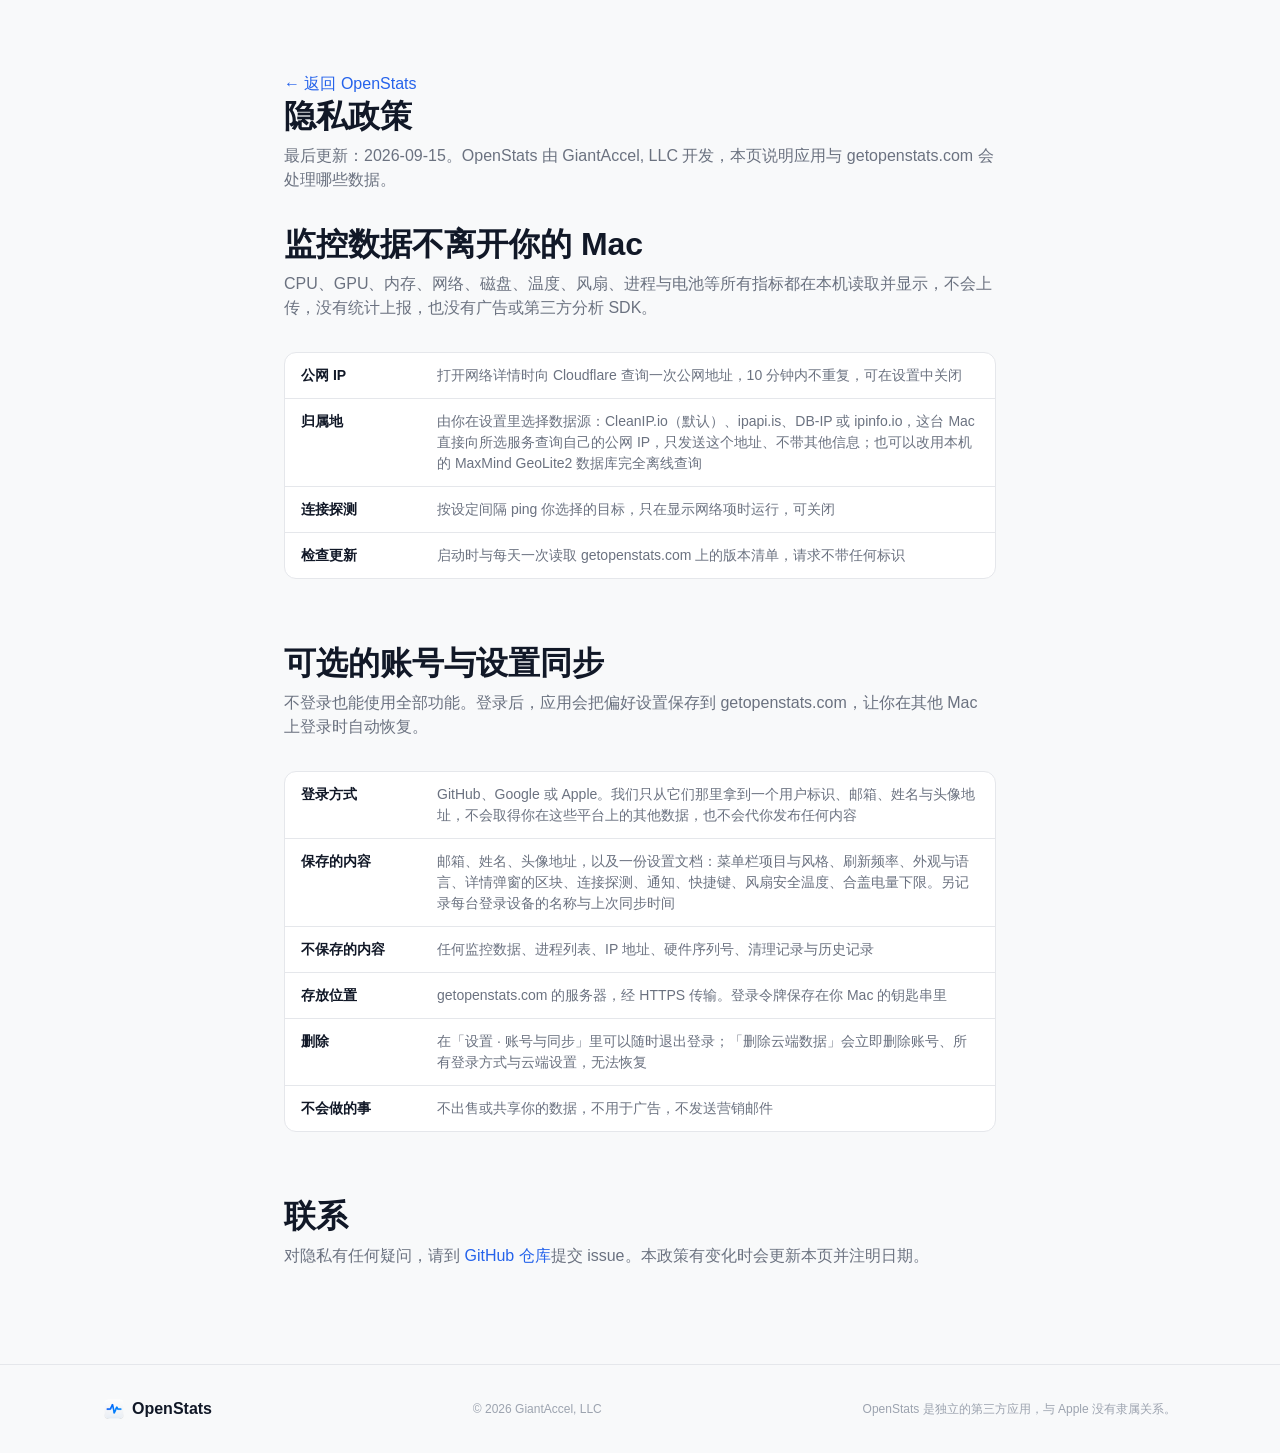
==== web/privacy.html @ 480a7b55 "服务器与官网：自托管的账号同步服务、GeoLite2 下载配置脚本、隐私页 - server/sync：Go 写的同步服务（GitHub / Google / Apple 登录、PKCE、设置文档存 " ====
<!doctype html>
<html lang="zh-CN">
<head>
<meta charset="utf-8">
<meta name="viewport" content="width=device-width, initial-scale=1">
<title>隐私政策 — OpenStats</title>
<meta name="description" content="OpenStats 的隐私政策：监控数据不离开你的 Mac；可选的账号只用来同步偏好设置。">
<meta name="theme-color" content="#ffffff" media="(prefers-color-scheme: light)">
<meta name="theme-color" content="#0b0b0d" media="(prefers-color-scheme: dark)">
<link rel="canonical" href="https://getopenstats.com/privacy.html">
<link rel="icon" href="assets/favicon.ico" sizes="48x48">
<script>
  try {
    const saved = localStorage.getItem("os-theme");
    document.documentElement.dataset.theme = saved || (matchMedia("(prefers-color-scheme: dark)").matches ? "dark" : "light");
  } catch { document.documentElement.dataset.theme = "light"; }
</script>
<link rel="stylesheet" href="styles.css">
</head>
<body>

<main>
  <section class="band" id="privacy">
    <div class="shell narrow">
      <div class="section-head">
        <p><a href="./">← 返回 OpenStats</a></p>
        <h2>隐私政策</h2>
        <p>最后更新：2026-09-15。OpenStats 由 GiantAccel, LLC 开发，本页说明应用与 getopenstats.com 会处理哪些数据。</p>
      </div>

      <div class="section-head">
        <h2>监控数据不离开你的 Mac</h2>
        <p>CPU、GPU、内存、网络、磁盘、温度、风扇、进程与电池等所有指标都在本机读取并显示，不会上传，没有统计上报，也没有广告或第三方分析 SDK。</p>
      </div>
      <ul class="fact-list">
        <li><b>公网 IP</b><span>打开网络详情时向 Cloudflare 查询一次公网地址，10 分钟内不重复，可在设置中关闭</span></li>
        <li><b>归属地</b><span>由你在设置里选择数据源：CleanIP.io（默认）、ipapi.is、DB-IP 或 ipinfo.io，这台 Mac 直接向所选服务查询自己的公网 IP，只发送这个地址、不带其他信息；也可以改用本机的 MaxMind GeoLite2 数据库完全离线查询</span></li>
        <li><b>连接探测</b><span>按设定间隔 ping 你选择的目标，只在显示网络项时运行，可关闭</span></li>
        <li><b>检查更新</b><span>启动时与每天一次读取 getopenstats.com 上的版本清单，请求不带任何标识</span></li>
      </ul>

      <div class="section-head" style="margin-top: var(--space-16)">
        <h2>可选的账号与设置同步</h2>
        <p>不登录也能使用全部功能。登录后，应用会把偏好设置保存到 getopenstats.com，让你在其他 Mac 上登录时自动恢复。</p>
      </div>
      <ul class="fact-list">
        <li><b>登录方式</b><span>GitHub、Google 或 Apple。我们只从它们那里拿到一个用户标识、邮箱、姓名与头像地址，不会取得你在这些平台上的其他数据，也不会代你发布任何内容</span></li>
        <li><b>保存的内容</b><span>邮箱、姓名、头像地址，以及一份设置文档：菜单栏项目与风格、刷新频率、外观与语言、详情弹窗的区块、连接探测、通知、快捷键、风扇安全温度、合盖电量下限。另记录每台登录设备的名称与上次同步时间</span></li>
        <li><b>不保存的内容</b><span>任何监控数据、进程列表、IP 地址、硬件序列号、清理记录与历史记录</span></li>
        <li><b>存放位置</b><span>getopenstats.com 的服务器，经 HTTPS 传输。登录令牌保存在你 Mac 的钥匙串里</span></li>
        <li><b>删除</b><span>在「设置 · 账号与同步」里可以随时退出登录；「删除云端数据」会立即删除账号、所有登录方式与云端设置，无法恢复</span></li>
        <li><b>不会做的事</b><span>不出售或共享你的数据，不用于广告，不发送营销邮件</span></li>
      </ul>

      <div class="section-head" style="margin-top: var(--space-16)">
        <h2>联系</h2>
        <p>对隐私有任何疑问，请到 <a href="https://github.com/gentpan/OpenStats/issues">GitHub 仓库</a>提交 issue。本政策有变化时会更新本页并注明日期。</p>
      </div>
    </div>
  </section>
</main>

<footer class="footer">
  <div class="shell footer__inner">
    <span class="footer__brand"><img src="assets/icon.png" alt="" width="20" height="20">OpenStats</span>
    <span class="footer__fine">© 2026 GiantAccel, LLC</span>
    <span class="footer__fine">OpenStats 是独立的第三方应用，与 Apple 没有隶属关系。</span>
  </div>
</footer>

</body>
</html>
---- web/styles.css ----
/* OpenStats 官网 · 页面基础与介绍区
   所有颜色、字号、间距、圆角与阴影都从下面的 token 取值。 */

:root {
  color-scheme: light dark;

  /* 品牌与语义色 */
  --color-primary: #2563eb;
  --color-primary-hover: #1d4ed8;
  --color-secondary: #0d9488;
  --color-success: #16a34a;
  --color-warning: #d97706;
  --color-error: #dc2626;

  /* 中性色 */
  --color-neutral-50: #f8f9fa;
  --color-neutral-100: #f3f4f6;
  --color-neutral-200: #e5e7eb;
  --color-neutral-300: #d1d5db;
  --color-neutral-400: #9ca3af;
  --color-neutral-500: #6b7280;
  --color-neutral-700: #374151;
  --color-neutral-800: #1f2937;
  --color-neutral-900: #111827;

  --color-bg: #f8f9fa;
  --color-bg-alt: #ffffff;
  --color-surface: #ffffff;
  --color-border: #e5e7eb;
  --color-text: #111827;
  --color-text-secondary: #6b7280;
  --color-text-tertiary: #9ca3af;
  --color-on-primary: #ffffff;

  /* 字号 */
  --text-xs: 12px;
  --text-sm: 14px;
  --text-base: 16px;
  --text-lg: 20px;
  --text-xl: 24px;
  --text-2xl: 32px;

  /* 间距（4px 栅格） */
  --space-1: 4px;
  --space-2: 8px;
  --space-3: 12px;
  --space-4: 16px;
  --space-6: 24px;
  --space-8: 32px;
  --space-12: 48px;
  --space-16: 64px;

  /* 圆角：控件 < 卡片 < 窗口 */
  --radius-sm: 4px;
  --radius-md: 8px;
  --radius-lg: 12px;
  --radius-xl: 16px;

  /* 阴影（全站只用两级） */
  --shadow-1: 0 1px 3px rgba(0, 0, 0, 0.08);
  --shadow-2: 0 4px 12px rgba(0, 0, 0, 0.1);

  --shell: 1120px;
  --narrow: 760px;
  --font: -apple-system, BlinkMacSystemFont, "SF Pro Text", "PingFang SC", "Helvetica Neue", Arial, sans-serif;
  --font-mono: "SF Mono", ui-monospace, Menlo, monospace;
}

:root[data-theme="dark"] {
  --color-primary: #3b82f6;
  --color-primary-hover: #2563eb;
  --color-secondary: #2dd4bf;
  --color-success: #22c55e;
  --color-warning: #f59e0b;
  --color-error: #f87171;
  --color-bg: #111315;
  --color-bg-alt: #16181c;
  --color-surface: #1d1f23;
  --color-border: #2c2f35;
  --color-text: #f3f4f6;
  --color-text-secondary: #9ca3af;
  --color-text-tertiary: #6b7280;
  --shadow-1: 0 1px 3px rgba(0, 0, 0, 0.3);
  --shadow-2: 0 4px 12px rgba(0, 0, 0, 0.4);
}

*, *::before, *::after { box-sizing: border-box; }

html { scroll-behavior: smooth; }

body {
  margin: 0;
  font-family: var(--font);
  font-size: var(--text-base);
  font-weight: 400;
  line-height: 1.5;
  color: var(--color-text);
  background: var(--color-bg);
  -webkit-font-smoothing: antialiased;
}

img { max-width: 100%; display: block; }

a { color: var(--color-primary); text-decoration: none; }
a:hover { color: var(--color-primary-hover); }

h1, h2, h3 { font-weight: 600; line-height: 1.25; margin: 0; }

p { margin: 0; }

:focus-visible { outline: 2px solid var(--color-primary); outline-offset: 2px; }

@media (prefers-reduced-motion: reduce) {
  html { scroll-behavior: auto; }
  *, *::before, *::after { transition-duration: 0.01ms !important; animation-duration: 0.01ms !important; }
}

/* ── 按钮 ─────────────────────────────────────────────── */

.btn {
  display: inline-flex;
  align-items: center;
  justify-content: center;
  gap: var(--space-2);
  height: 40px;
  padding: 0 var(--space-4);
  border-radius: var(--radius-md);
  font-size: var(--text-sm);
  font-weight: 600;
  border: 1px solid transparent;
  transition: background-color 0.15s ease, border-color 0.15s ease;
}

.btn--primary { background: var(--color-primary); color: var(--color-on-primary); }
.btn--primary:hover { background: var(--color-primary-hover); color: var(--color-on-primary); }

.btn--secondary { background: var(--color-surface); color: var(--color-text); border-color: var(--color-border); }
.btn--secondary:hover { background: var(--color-neutral-100); color: var(--color-text); }
:root[data-theme="dark"] .btn--secondary:hover { background: #25282d; }

/* ── 介绍区 ───────────────────────────────────────────── */

.shell { max-width: var(--shell); margin: 0 auto; padding: 0 var(--space-6); }
.narrow { max-width: var(--narrow); }

.band { padding: var(--space-16) 0; }
.band--alt { background: var(--color-bg-alt); border-top: 1px solid var(--color-border); border-bottom: 1px solid var(--color-border); }

.section-head { margin-bottom: var(--space-8); }
.section-head h2 { font-size: var(--text-2xl); }
.section-head p { margin-top: var(--space-2); color: var(--color-text-secondary); font-size: var(--text-base); }

.feature-grid {
  list-style: none;
  margin: 0;
  padding: 0;
  display: grid;
  grid-template-columns: repeat(3, minmax(0, 1fr));
  gap: var(--space-4);
}

.feature {
  padding: var(--space-6);
  background: var(--color-surface);
  border: 1px solid var(--color-border);
  border-radius: var(--radius-lg);
}
.feature h3 { font-size: var(--text-base); }
.feature p { margin-top: var(--space-2); font-size: var(--text-sm); color: var(--color-text-secondary); }

/* 风格选择 */
.style-picker { display: flex; flex-wrap: wrap; gap: var(--space-2); margin-bottom: var(--space-6); }

.style-chip {
  height: 36px;
  padding: 0 var(--space-4);
  border-radius: var(--radius-md);
  border: 1px solid var(--color-border);
  background: var(--color-surface);
  color: var(--color-text);
  font: inherit;
  font-size: var(--text-sm);
  cursor: pointer;
}
.style-chip:hover { border-color: var(--color-neutral-400); }
.style-chip[aria-checked="true"] { border-color: var(--color-primary); color: var(--color-primary); font-weight: 600; }

.style-preview { display: grid; grid-template-columns: 1fr 1fr; gap: var(--space-4); }
.style-preview__bar {
  height: 64px;
  display: flex;
  align-items: center;
  justify-content: center;
  border-radius: var(--radius-lg);
}
.style-preview__bar--light { background: var(--color-neutral-200); color: #000; }
.style-preview__bar--dark { background: var(--color-neutral-800); color: #fff; }
.style-preview__caption { grid-column: 1 / -1; font-size: var(--text-sm); color: var(--color-text-secondary); }

/* 截图 */
.shots { display: grid; grid-template-columns: 1fr 1fr; gap: var(--space-6); align-items: start; }
.shot { margin: 0; }
.shot img { border-radius: var(--radius-lg); box-shadow: var(--shadow-2); }
.shot--popover { max-width: 320px; justify-self: center; }
.shot--popover img { border-radius: var(--radius-xl); }
.shot--dark { display: none; }
:root[data-theme="dark"] .shot--light { display: none; }
:root[data-theme="dark"] .shot--dark { display: block; }
.shot figcaption { margin-top: var(--space-3); text-align: center; font-size: var(--text-sm); color: var(--color-text-secondary); }

.split { display: grid; grid-template-columns: 1fr 1fr; gap: var(--space-12); align-items: center; }
.split--reverse .split__text { order: 2; }
.split__text h2 { font-size: var(--text-2xl); margin-bottom: var(--space-6); }
.split__text p { margin-top: var(--space-4); color: var(--color-text-secondary); }
.split__text .note { font-size: var(--text-sm); color: var(--color-text-tertiary); }

.mode-table { width: 100%; border-collapse: collapse; font-size: var(--text-sm); }
.mode-table th, .mode-table td { text-align: left; padding: var(--space-2) var(--space-3); border-bottom: 1px solid var(--color-border); }
.mode-table th { color: var(--color-text-secondary); font-weight: 600; }

.check-list { list-style: none; margin: 0; padding: 0; display: grid; gap: var(--space-2); }
.check-list li { position: relative; padding-left: var(--space-6); }
.check-list li::before { content: "✓"; position: absolute; left: 0; color: var(--color-success); font-weight: 600; }

.fact-list { list-style: none; margin: 0; padding: 0; border: 1px solid var(--color-border); border-radius: var(--radius-lg); background: var(--color-surface); }
.fact-list li { display: grid; grid-template-columns: 120px 1fr; gap: var(--space-4); padding: var(--space-3) var(--space-4); border-top: 1px solid var(--color-border); font-size: var(--text-sm); }
.fact-list li:first-child { border-top: 0; }
.fact-list b { font-weight: 600; }
.fact-list span { color: var(--color-text-secondary); }

.download { text-align: center; display: flex; flex-direction: column; align-items: center; gap: var(--space-4); }
.download h2 { font-size: var(--text-2xl); }
.download p { color: var(--color-text-secondary); }
.download__brew { font-size: var(--text-sm); }
.download__brew code, .faq code { font-family: var(--font-mono); font-size: var(--text-xs); padding: var(--space-1) var(--space-2); border-radius: var(--radius-sm); background: var(--color-neutral-100); color: var(--color-text); }
:root[data-theme="dark"] .download__brew code, :root[data-theme="dark"] .faq code { background: #25282d; }

/* 更新日志（由 Scripts/sync_changelog.py 生成） */
.log { display: grid; gap: var(--space-4); }
.log__day { padding: var(--space-6); background: var(--color-surface); border: 1px solid var(--color-border); border-radius: var(--radius-lg); }
.log__head { display: flex; align-items: center; gap: var(--space-3); }
.log__head time { font-weight: 600; }
.log__tag { font-size: var(--text-xs); padding: 0 var(--space-2); border-radius: var(--radius-sm); background: var(--color-neutral-100); color: var(--color-text-secondary); }
:root[data-theme="dark"] .log__tag { background: #25282d; }
.log__counts { margin-top: var(--space-1); font-size: var(--text-xs); color: var(--color-text-tertiary); }
.log__list { margin: var(--space-3) 0 0; padding-left: var(--space-4); font-size: var(--text-sm); color: var(--color-text-secondary); display: grid; gap: var(--space-2); }
.log__kind { display: inline-block; margin-right: var(--space-2); font-size: var(--text-xs); font-weight: 600; color: var(--color-primary); }
.log__list code { font-family: var(--font-mono); font-size: var(--text-xs); }
.log__rest { margin-top: var(--space-3); }
.log__rest > summary, .log__older > summary { cursor: pointer; font-size: var(--text-sm); color: var(--color-primary); }
.log__rest[open] > summary { margin-bottom: var(--space-1); }
.log__older { display: grid; gap: var(--space-4); }
.log__older[open] > summary { margin-bottom: var(--space-2); }

.faq { border-bottom: 1px solid var(--color-border); padding: var(--space-4) 0; }
.faq summary { cursor: pointer; font-weight: 600; list-style: none; }
.faq summary::-webkit-details-marker { display: none; }
.faq summary::after { content: "+"; float: right; color: var(--color-text-tertiary); }
.faq[open] summary::after { content: "−"; }
.faq p { margin-top: var(--space-3); color: var(--color-text-secondary); font-size: var(--text-sm); }

.footer { padding: var(--space-8) 0; border-top: 1px solid var(--color-border); }
.footer__inner { display: flex; flex-wrap: wrap; align-items: center; justify-content: space-between; gap: var(--space-3); }
.footer__brand { display: inline-flex; align-items: center; gap: var(--space-2); font-weight: 600; }
.footer__fine { font-size: var(--text-xs); color: var(--color-text-tertiary); }

@media (max-width: 900px) {
  .feature-grid { grid-template-columns: 1fr 1fr; }
  .split, .shots { grid-template-columns: 1fr; }
  .split--reverse .split__text { order: 0; }
}

@media (max-width: 600px) {
  .band { padding: var(--space-12) 0; }
  .feature-grid, .style-preview { grid-template-columns: 1fr; }
  .section-head h2, .split__text h2, .download h2 { font-size: var(--text-xl); }
  .fact-list li { grid-template-columns: 1fr; gap: var(--space-1); }
}
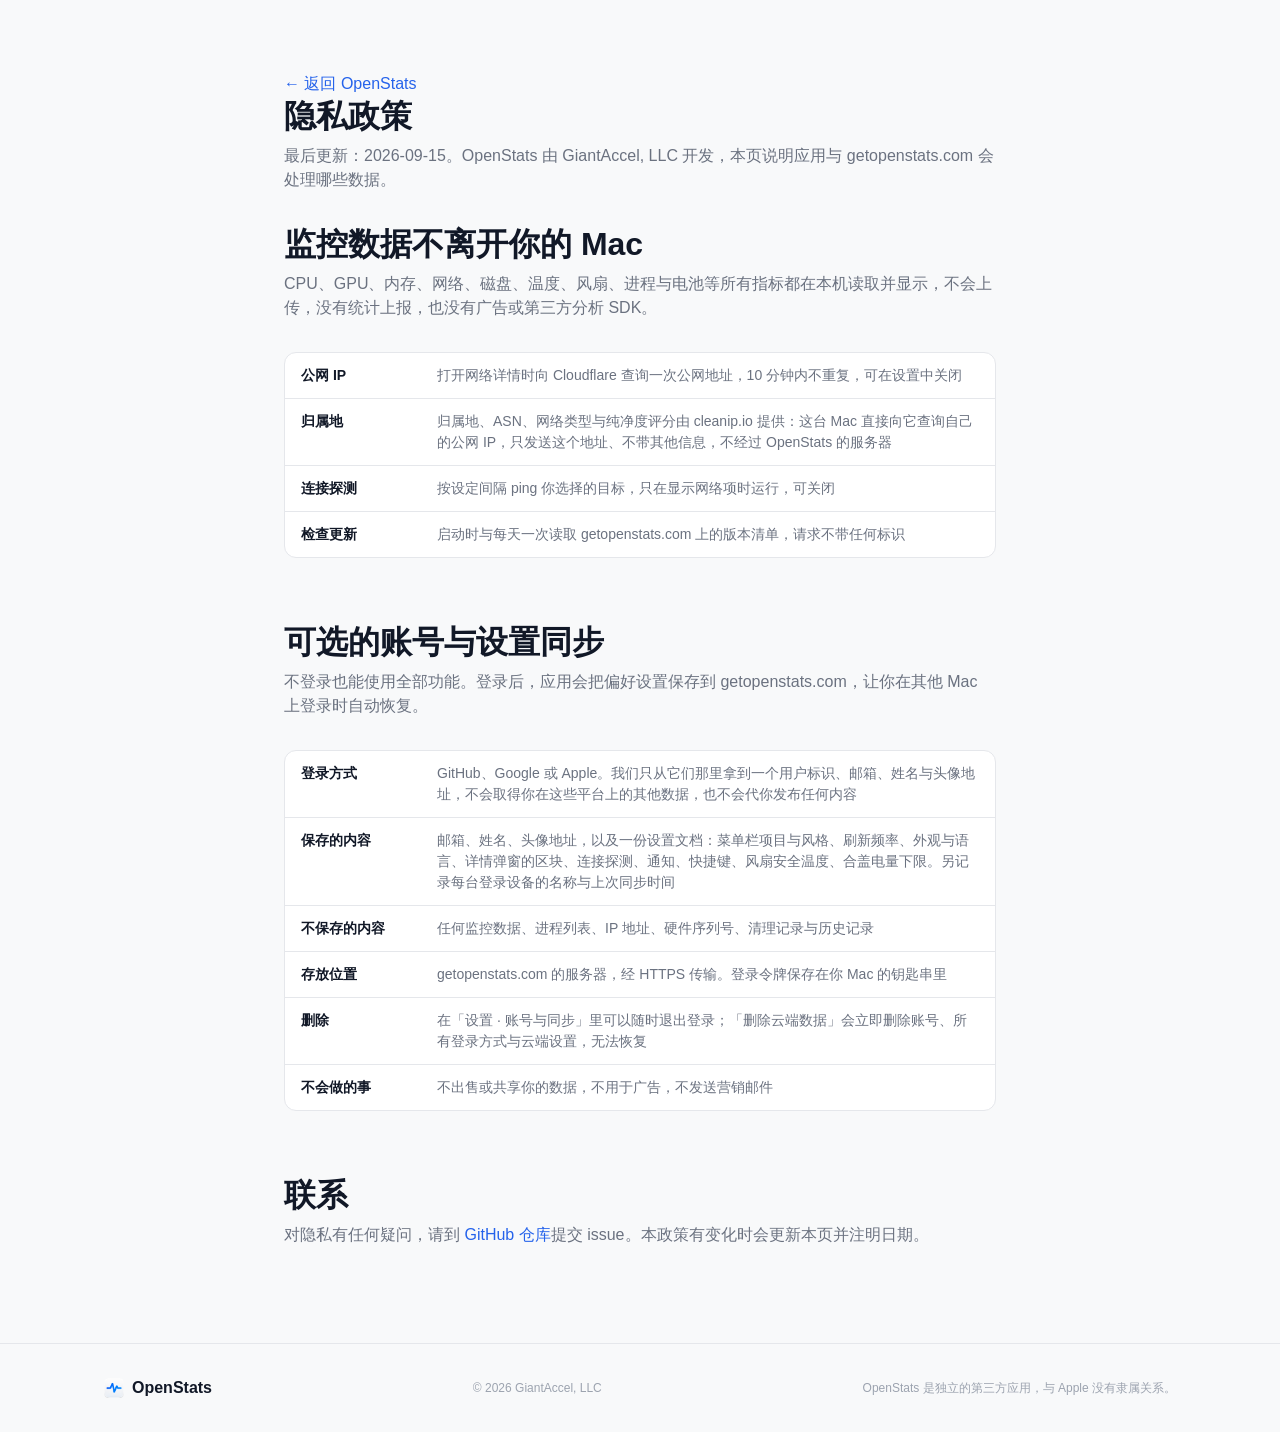
==== commit b8db7eac: "归属地只用 cleanip.io：移除 MaxMind GeoLite2 与其他在线数据源 - 删掉 MaxMind .mmdb 读取器、本地数据库控制器与「IP 归属地数据库」设置区块，去掉「归属地" ====
--- a/web/privacy.html
+++ b/web/privacy.html
@@ -34,7 +34,7 @@
       </div>
       <ul class="fact-list">
         <li><b>公网 IP</b><span>打开网络详情时向 Cloudflare 查询一次公网地址，10 分钟内不重复，可在设置中关闭</span></li>
-        <li><b>归属地</b><span>由你在设置里选择数据源：CleanIP.io（默认）、ipapi.is、DB-IP 或 ipinfo.io，这台 Mac 直接向所选服务查询自己的公网 IP，只发送这个地址、不带其他信息；也可以改用本机的 MaxMind GeoLite2 数据库完全离线查询</span></li>
+        <li><b>归属地</b><span>归属地、ASN、网络类型与纯净度评分由 cleanip.io 提供：这台 Mac 直接向它查询自己的公网 IP，只发送这个地址、不带其他信息，不经过 OpenStats 的服务器</span></li>
         <li><b>连接探测</b><span>按设定间隔 ping 你选择的目标，只在显示网络项时运行，可关闭</span></li>
         <li><b>检查更新</b><span>启动时与每天一次读取 getopenstats.com 上的版本清单，请求不带任何标识</span></li>
       </ul>
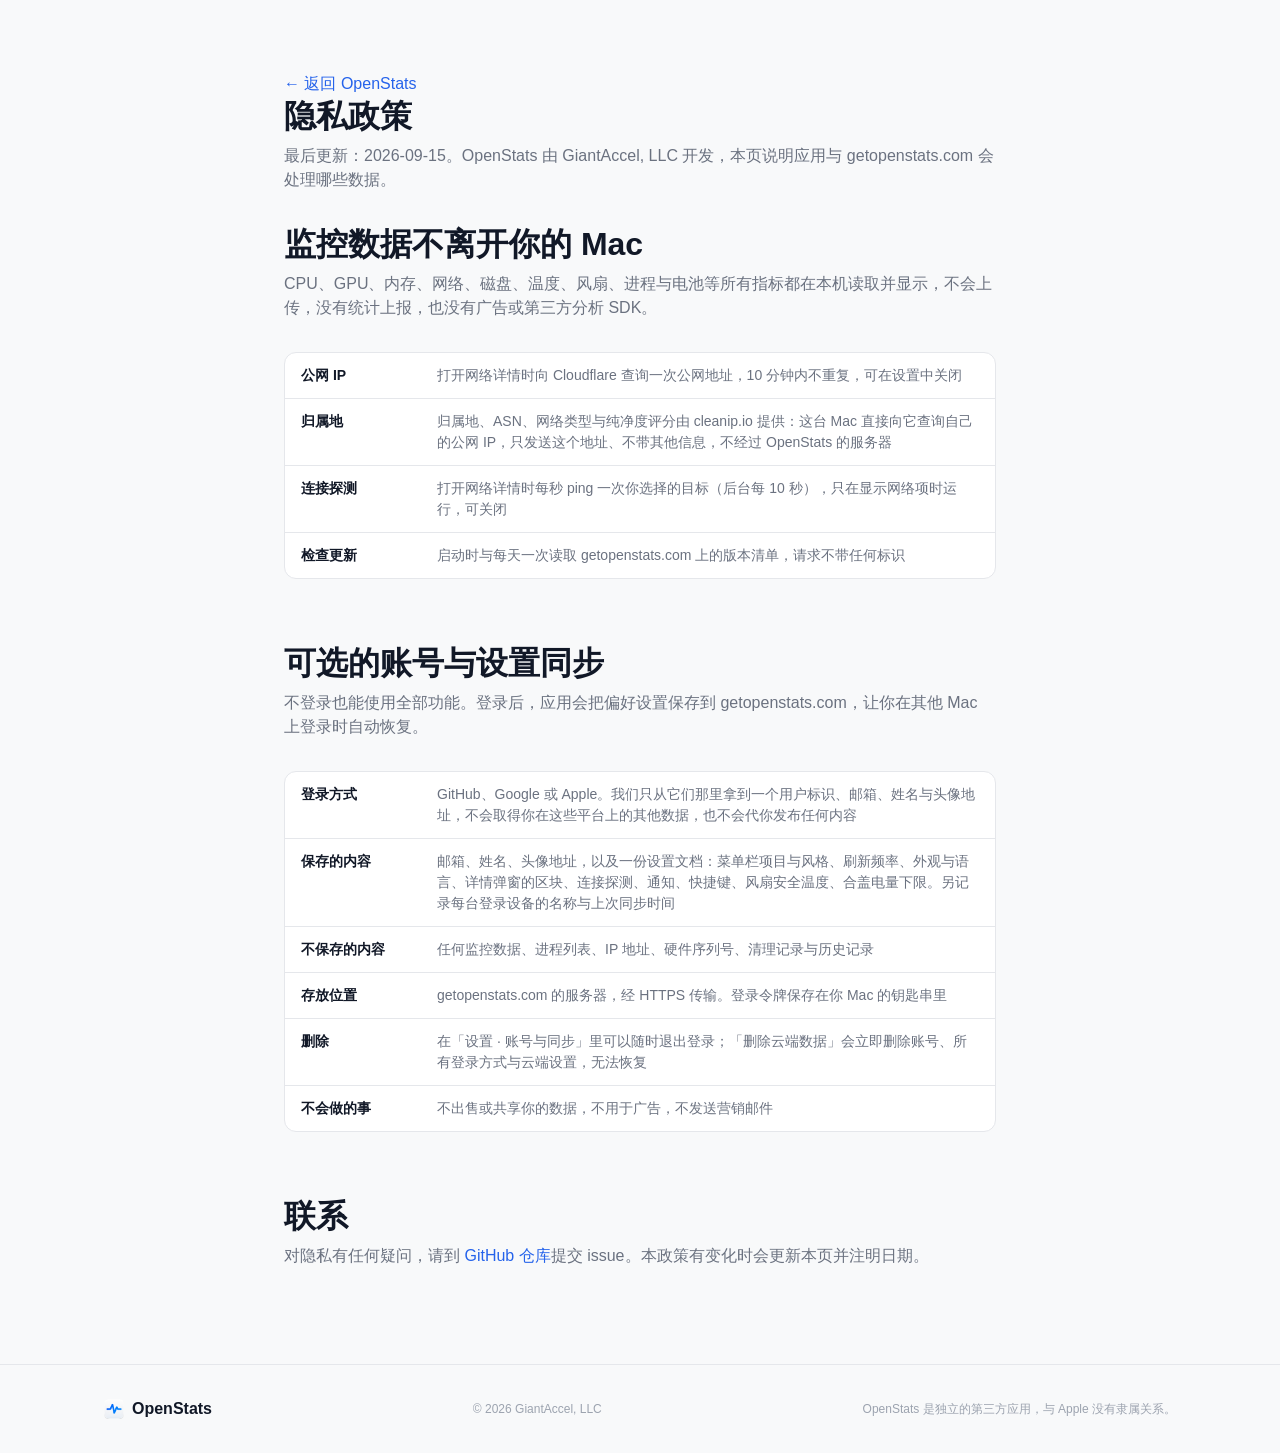
==== commit 9e4f92e3: "连接探测只看通不通：绿红两色 60 格，去掉延迟抖动丢包，前台固定每秒探测 - ProbeGrid 只分绿（通）、红（超时或不可达）、灰（尚无数据），不再用橙色表示延迟偏高 - 探测历史固定 60 次" ====
--- a/web/privacy.html
+++ b/web/privacy.html
@@ -35,7 +35,7 @@
       <ul class="fact-list">
         <li><b>公网 IP</b><span>打开网络详情时向 Cloudflare 查询一次公网地址，10 分钟内不重复，可在设置中关闭</span></li>
         <li><b>归属地</b><span>归属地、ASN、网络类型与纯净度评分由 cleanip.io 提供：这台 Mac 直接向它查询自己的公网 IP，只发送这个地址、不带其他信息，不经过 OpenStats 的服务器</span></li>
-        <li><b>连接探测</b><span>按设定间隔 ping 你选择的目标，只在显示网络项时运行，可关闭</span></li>
+        <li><b>连接探测</b><span>打开网络详情时每秒 ping 一次你选择的目标（后台每 10 秒），只在显示网络项时运行，可关闭</span></li>
         <li><b>检查更新</b><span>启动时与每天一次读取 getopenstats.com 上的版本清单，请求不带任何标识</span></li>
       </ul>
 
--- a/web/styles.css
+++ b/web/styles.css
@@ -231,6 +231,12 @@
 .download { text-align: center; display: flex; flex-direction: column; align-items: center; gap: var(--space-4); }
 .download h2 { font-size: var(--text-2xl); }
 .download p { color: var(--color-text-secondary); }
+.download__options { list-style: none; margin: 0; padding: 0; width: 100%; display: grid; grid-template-columns: repeat(2, minmax(0, 1fr)); gap: var(--space-4); }
+.download__option { padding: var(--space-6); background: var(--color-surface); border: 1px solid var(--color-border); border-radius: var(--radius-lg); display: flex; flex-direction: column; align-items: center; gap: var(--space-2); }
+.download__option h3 { font-size: var(--text-lg); }
+.download__option p { font-size: var(--text-sm); flex: 1; }
+.download__option .btn { margin-top: var(--space-2); }
+.download__hint { font-size: var(--text-sm); }
 .download__brew { font-size: var(--text-sm); }
 .download__brew code, .faq code { font-family: var(--font-mono); font-size: var(--text-xs); padding: var(--space-1) var(--space-2); border-radius: var(--radius-sm); background: var(--color-neutral-100); color: var(--color-text); }
 :root[data-theme="dark"] .download__brew code, :root[data-theme="dark"] .faq code { background: #25282d; }
@@ -246,6 +252,7 @@
 .log__list { margin: var(--space-3) 0 0; padding-left: var(--space-4); font-size: var(--text-sm); color: var(--color-text-secondary); display: grid; gap: var(--space-2); }
 .log__kind { display: inline-block; margin-right: var(--space-2); font-size: var(--text-xs); font-weight: 600; color: var(--color-primary); }
 .log__list code { font-family: var(--font-mono); font-size: var(--text-xs); }
+.log__sub { margin-top: var(--space-1); padding-left: var(--space-4); display: grid; gap: var(--space-1); list-style: circle; }
 .log__rest { margin-top: var(--space-3); }
 .log__rest > summary, .log__older > summary { cursor: pointer; font-size: var(--text-sm); color: var(--color-primary); }
 .log__rest[open] > summary { margin-bottom: var(--space-1); }
@@ -266,13 +273,15 @@
 
 @media (max-width: 900px) {
   .feature-grid { grid-template-columns: 1fr 1fr; }
+  /* 两列时卡片数为奇数，最后一张占满整行，不留半格空位 */
+  .feature:last-child:nth-child(odd) { grid-column: 1 / -1; }
   .split, .shots { grid-template-columns: 1fr; }
   .split--reverse .split__text { order: 0; }
 }
 
 @media (max-width: 600px) {
   .band { padding: var(--space-12) 0; }
-  .feature-grid, .style-preview { grid-template-columns: 1fr; }
+  .feature-grid, .style-preview, .download__options { grid-template-columns: 1fr; }
   .section-head h2, .split__text h2, .download h2 { font-size: var(--text-xl); }
   .fact-list li { grid-template-columns: 1fr; gap: var(--space-1); }
 }
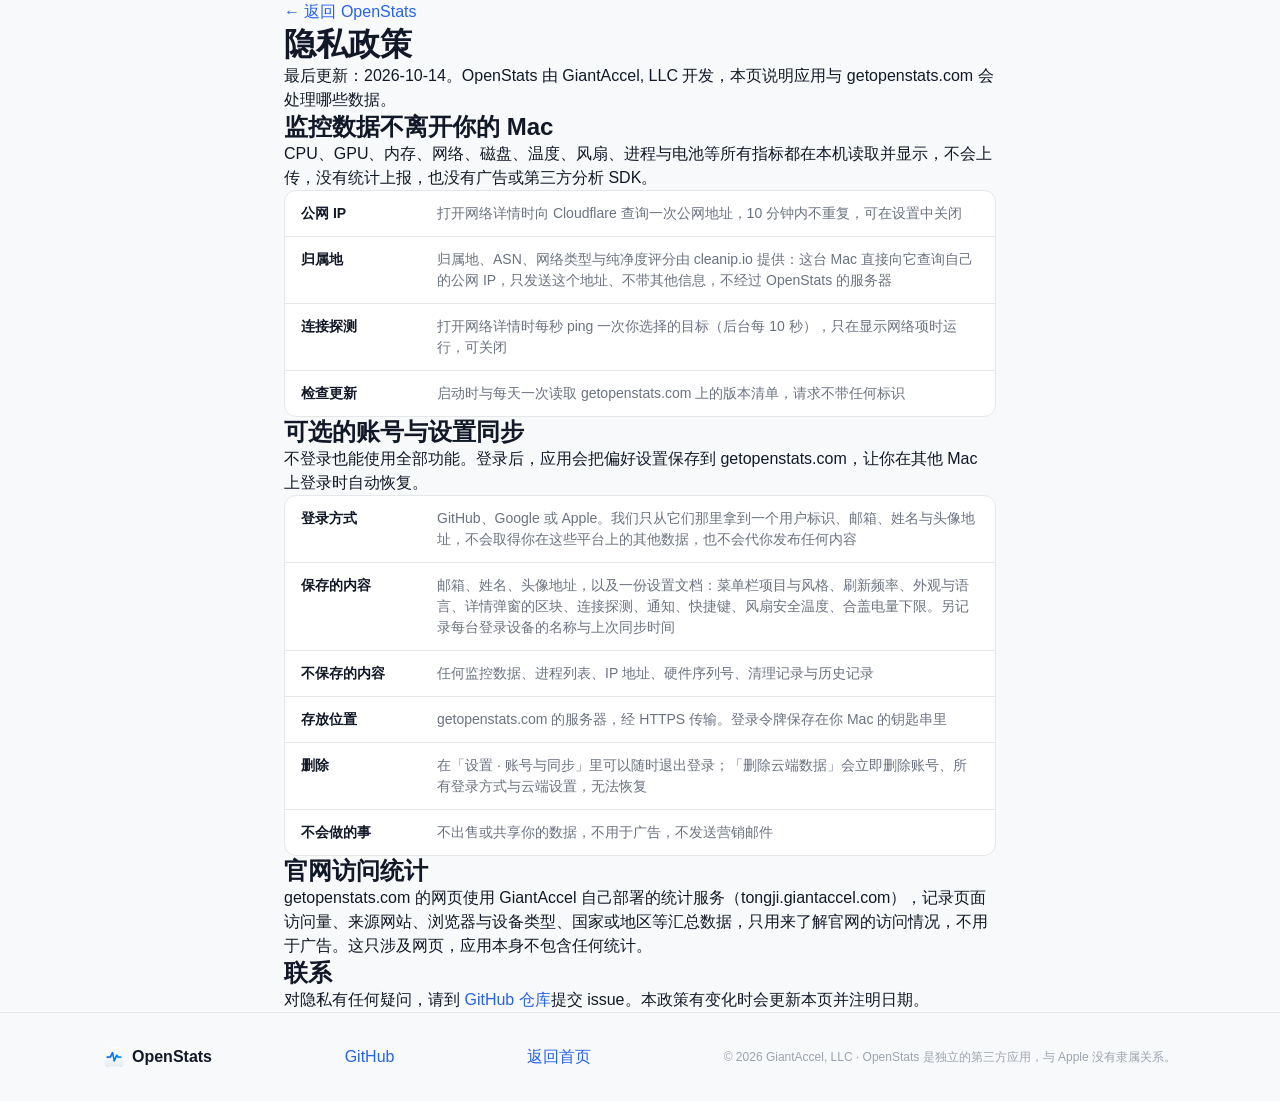
==== commit 487ec6c8: "Update the site's asset fingerprints for 0.7.4" ====
--- a/web/privacy.html
+++ b/web/privacy.html
@@ -15,34 +15,31 @@
     document.documentElement.dataset.theme = saved || (matchMedia("(prefers-color-scheme: dark)").matches ? "dark" : "light");
   } catch { document.documentElement.dataset.theme = "light"; }
 </script>
-<link rel="stylesheet" href="styles.css">
+<link rel="stylesheet" href="styles.css?v=d567532d">
+<script defer src="https://tongji.giantaccel.com/script.js" data-website-id="00be903d-c2b8-4650-893c-2b2a2c970cc2"></script>
 </head>
 <body>
 
-<main>
-  <section class="band" id="privacy">
-    <div class="shell narrow">
-      <div class="section-head">
-        <p><a href="./">← 返回 OpenStats</a></p>
-        <h2>隐私政策</h2>
-        <p>最后更新：2026-09-15。OpenStats 由 GiantAccel, LLC 开发，本页说明应用与 getopenstats.com 会处理哪些数据。</p>
-      </div>
+<main class="doc">
+  <div class="shell narrow">
+    <a class="doc__back" href="./">← 返回 OpenStats</a>
+    <h1 class="doc__title">隐私政策</h1>
+    <p class="doc__meta">最后更新：2026-10-14。OpenStats 由 GiantAccel, LLC 开发，本页说明应用与 getopenstats.com 会处理哪些数据。</p>
 
-      <div class="section-head">
-        <h2>监控数据不离开你的 Mac</h2>
-        <p>CPU、GPU、内存、网络、磁盘、温度、风扇、进程与电池等所有指标都在本机读取并显示，不会上传，没有统计上报，也没有广告或第三方分析 SDK。</p>
-      </div>
+    <section class="doc__section">
+      <h2>监控数据不离开你的 Mac</h2>
+      <p>CPU、GPU、内存、网络、磁盘、温度、风扇、进程与电池等所有指标都在本机读取并显示，不会上传，没有统计上报，也没有广告或第三方分析 SDK。</p>
       <ul class="fact-list">
         <li><b>公网 IP</b><span>打开网络详情时向 Cloudflare 查询一次公网地址，10 分钟内不重复，可在设置中关闭</span></li>
         <li><b>归属地</b><span>归属地、ASN、网络类型与纯净度评分由 cleanip.io 提供：这台 Mac 直接向它查询自己的公网 IP，只发送这个地址、不带其他信息，不经过 OpenStats 的服务器</span></li>
         <li><b>连接探测</b><span>打开网络详情时每秒 ping 一次你选择的目标（后台每 10 秒），只在显示网络项时运行，可关闭</span></li>
         <li><b>检查更新</b><span>启动时与每天一次读取 getopenstats.com 上的版本清单，请求不带任何标识</span></li>
       </ul>
+    </section>
 
-      <div class="section-head" style="margin-top: var(--space-16)">
-        <h2>可选的账号与设置同步</h2>
-        <p>不登录也能使用全部功能。登录后，应用会把偏好设置保存到 getopenstats.com，让你在其他 Mac 上登录时自动恢复。</p>
-      </div>
+    <section class="doc__section">
+      <h2>可选的账号与设置同步</h2>
+      <p>不登录也能使用全部功能。登录后，应用会把偏好设置保存到 getopenstats.com，让你在其他 Mac 上登录时自动恢复。</p>
       <ul class="fact-list">
         <li><b>登录方式</b><span>GitHub、Google 或 Apple。我们只从它们那里拿到一个用户标识、邮箱、姓名与头像地址，不会取得你在这些平台上的其他数据，也不会代你发布任何内容</span></li>
         <li><b>保存的内容</b><span>邮箱、姓名、头像地址，以及一份设置文档：菜单栏项目与风格、刷新频率、外观与语言、详情弹窗的区块、连接探测、通知、快捷键、风扇安全温度、合盖电量下限。另记录每台登录设备的名称与上次同步时间</span></li>
@@ -51,20 +48,26 @@
         <li><b>删除</b><span>在「设置 · 账号与同步」里可以随时退出登录；「删除云端数据」会立即删除账号、所有登录方式与云端设置，无法恢复</span></li>
         <li><b>不会做的事</b><span>不出售或共享你的数据，不用于广告，不发送营销邮件</span></li>
       </ul>
+    </section>
 
-      <div class="section-head" style="margin-top: var(--space-16)">
-        <h2>联系</h2>
-        <p>对隐私有任何疑问，请到 <a href="https://github.com/gentpan/OpenStats/issues">GitHub 仓库</a>提交 issue。本政策有变化时会更新本页并注明日期。</p>
-      </div>
-    </div>
-  </section>
+    <section class="doc__section">
+      <h2>官网访问统计</h2>
+      <p>getopenstats.com 的网页使用 GiantAccel 自己部署的统计服务（tongji.giantaccel.com），记录页面访问量、来源网站、浏览器与设备类型、国家或地区等汇总数据，只用来了解官网的访问情况，不用于广告。这只涉及网页，应用本身不包含任何统计。</p>
+    </section>
+
+    <section class="doc__section">
+      <h2>联系</h2>
+      <p>对隐私有任何疑问，请到 <a href="https://github.com/gentpan/OpenStats/issues">GitHub 仓库</a>提交 issue。本政策有变化时会更新本页并注明日期。</p>
+    </section>
+  </div>
 </main>
 
 <footer class="footer">
   <div class="shell footer__inner">
-    <span class="footer__brand"><img src="assets/icon.png" alt="" width="20" height="20">OpenStats</span>
-    <span class="footer__fine">© 2026 GiantAccel, LLC</span>
-    <span class="footer__fine">OpenStats 是独立的第三方应用，与 Apple 没有隶属关系。</span>
+    <span class="footer__brand"><img src="assets/icon.png?v=d567532d" alt="" width="20" height="20">OpenStats</span>
+    <a class="footer__link" href="https://github.com/gentpan/OpenStats">GitHub</a>
+    <a class="footer__link" href="./">返回首页</a>
+    <span class="footer__fine">© 2026 GiantAccel, LLC · OpenStats 是独立的第三方应用，与 Apple 没有隶属关系。</span>
   </div>
 </footer>
 
